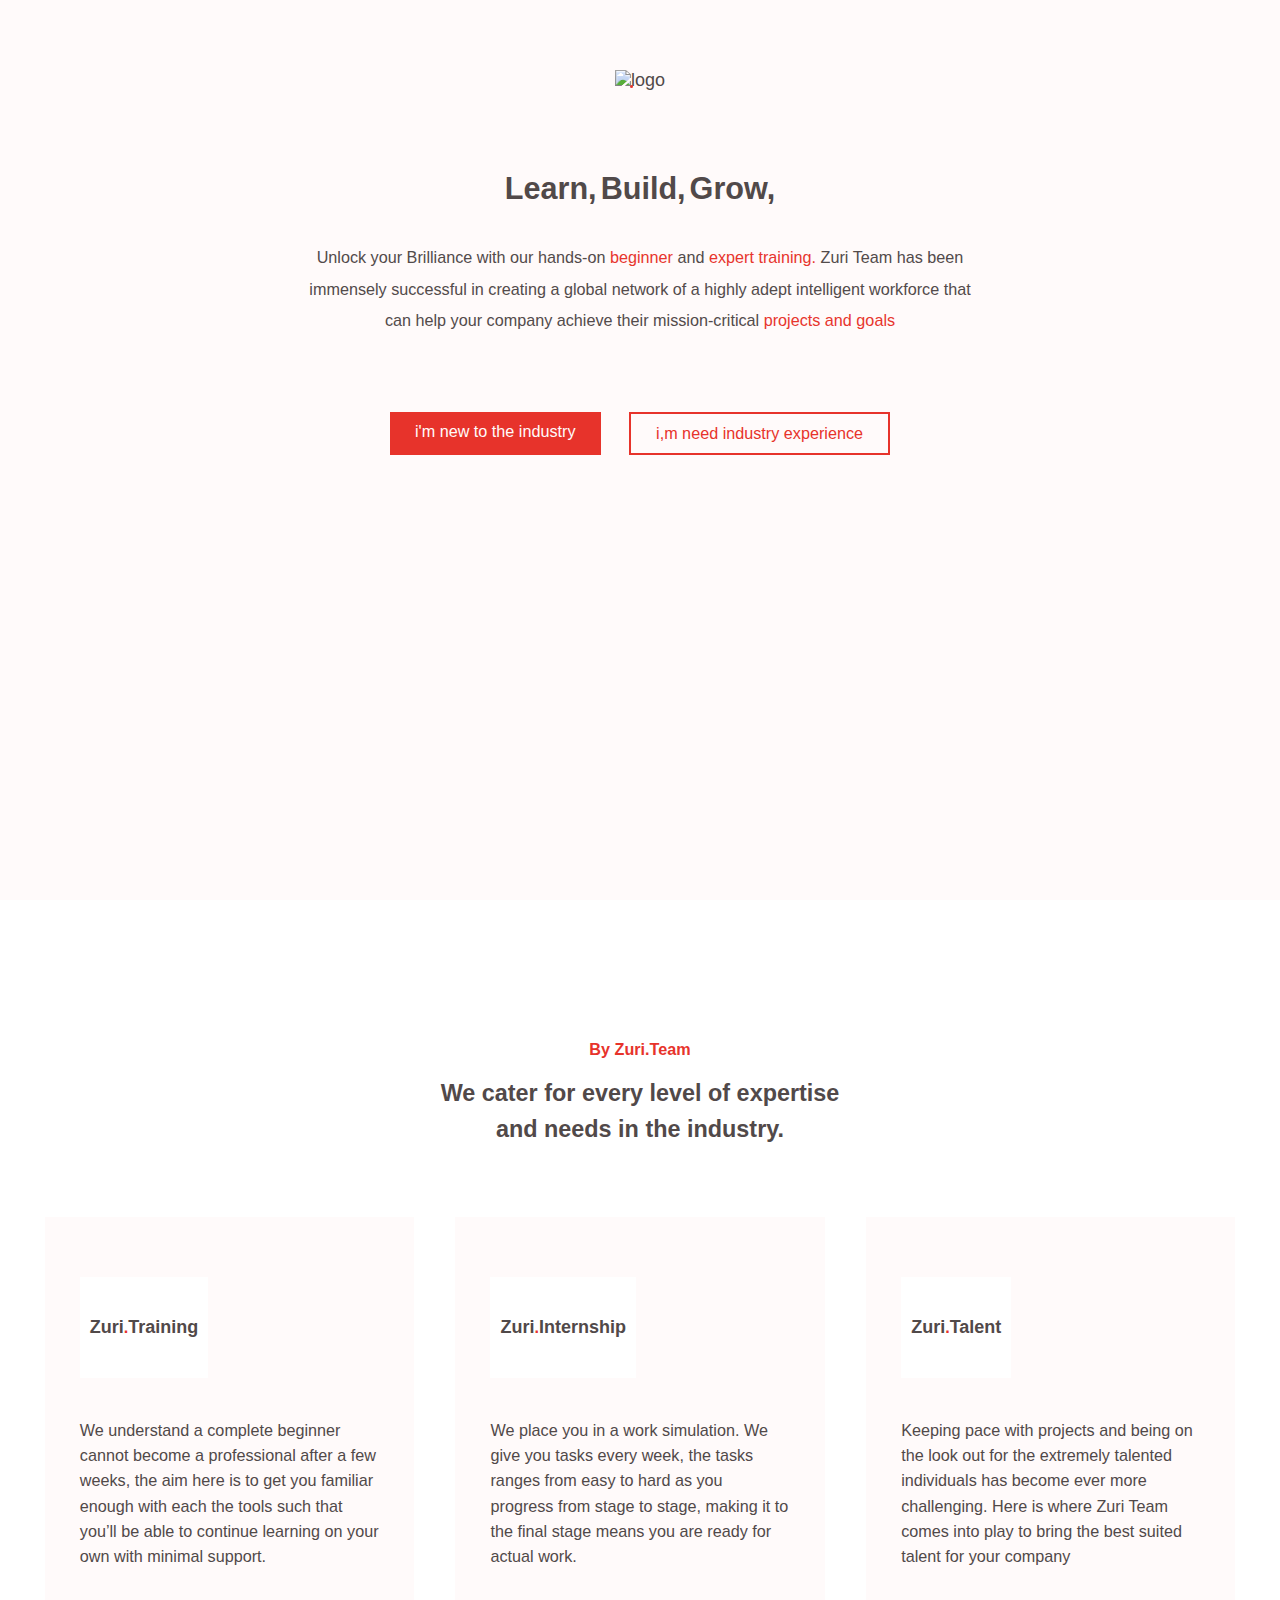
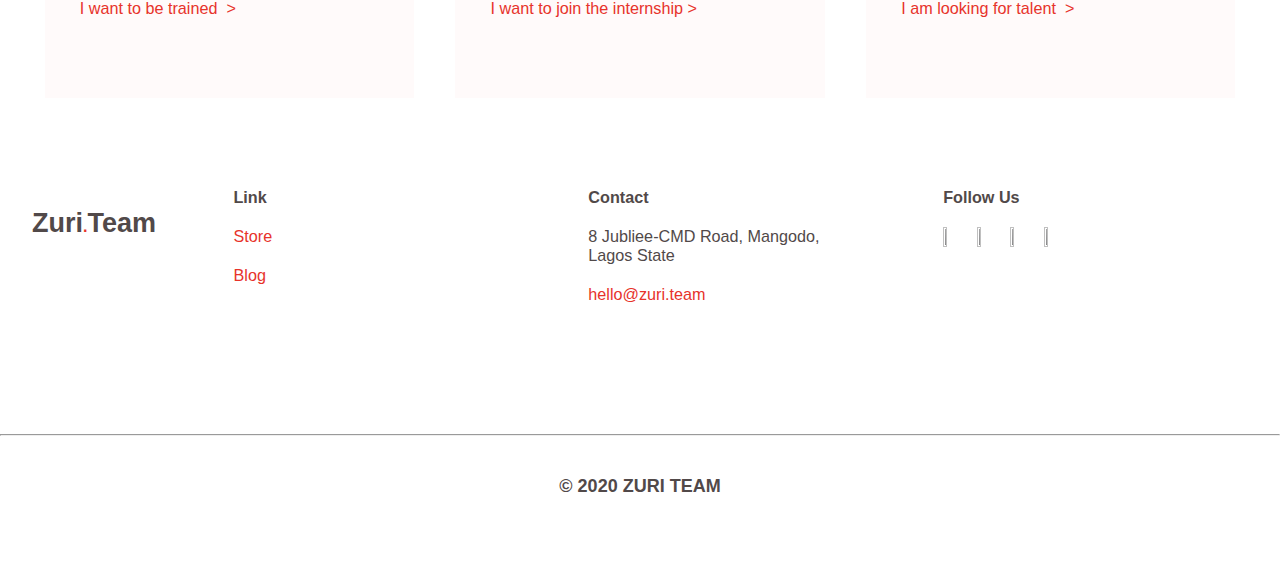
==== index.html @ 3f7fc182 "builing" ====
<!DOCTYPE html>
<html lang="en">
<head>
    <meta charset="UTF-8">
    <meta http-equiv="X-UA-Compatible" content="IE=edge">
    <meta name="viewport" content="width=device-width, initial-scale=1.0">
    <title>Document</title>
    <link rel="stylesheet" href="style.css">
</head>
<body>
    <div>
        <!-- ****** Header ****** -->
        <header >
            <div class="logo-container">
                <img class="logo" src="svg/logo.svg" alt="logo" />
                <div class="logo-dot"></div>
            </div>
            <!-- <h2 class="logo">Zuri<span>.</span>Team</h2> -->
            <div class="header-title">
                <div>Learn,</div>
                <div>Build,</div>
                <div>Grow,</div>
            </div>
            <span class="span"></span>
            <p>Unlock your Brilliance with our hands-on <span class="span">beginner</span> and <span class="span">expert training.</span>  Zuri Team has been immensely successful in creating a global network of a highly adept intelligent workforce that can help your company achieve their mission-critical <span class="span">projects and goals</span>
            </p>
            <div class="btn-container">
                <a href="/industry.html" class="btn-1 mb">
                    i'm new to the industry
                </a>
                <a href="/experience.html" class="btn-2">
                    i,m need industry experience
                </a>
            </div>
        </header>

        <!-- ****** Main ****** -->

        <main>
            <div class="main">
                <div class="span f-w">By Zuri.Team</div>
                <p>We cater for every level of
                    expertise and needs in the industry.</p>
            </div>
            <div class="card-wrapper">
                
                <div class="card-container">
                    <div class="card">
                        <h6 class="logo">Zuri<span class="span">.</span>Training</h6>
                        <p>We understand a complete beginner cannot become a professional after a few weeks, the aim here is to get you familiar enough with each the tools such that you’ll be able to continue learning on your own with minimal support.
                        </p>
                        <div class="span">I want to be trained&nbsp; > </div>
                    </div>
                </div>
                
                <div class="card-container">
                    <div class="card">
                        <h6 class="logo">Zuri<span class="span">.</span>Internship</h6>
                        <p>We place you in a work simulation. We give you tasks every week, the tasks ranges from easy to hard as you progress from stage to stage, making it to the final stage means you are ready for actual work.
                        </p>
                        <div class="span">I want to join the internship&nbsp;> </div>
                    </div>
                </div>
                
                <div class="card-container">
                    <div class="card">
                        <h6 class="logo">Zuri<span class="span">.</span>Talent</h6>
                        <p>Keeping pace with projects and being on the look out for the extremely talented individuals has become ever more challenging. Here is where Zuri Team comes into play to bring the best suited talent for your company


                        </p>
                        <div class="span">I am looking for talent &nbsp;> </div>
                    </div>
                </div>
            </div>
        </main>

        <!-- ****** Footer & Sub Footer ****** -->

        <footer>
            <div>
                <!-- ****** Footer ****** -->
                <div class="link">
                        <div>
                            <div class="logo">Zuri<span class="span">.</span>Team</div>
                        </div>
                        <ul>
                            <li class="f-w">Link</li>
                            <li class="span">Store</li>
                            <li class="span">Blog</li>
                        </ul>
                        <ul class="w-2">
                            <li class="f-w">Contact</li>
                            <li>8 Jubliee-CMD Road, Mangodo, <br/> Lagos State</li>
                            <li class="span">hello@zuri.team</li>
                        </ul>
                        <ul class="last">
                            <li class="f-w">Follow Us</li>
                            <li class="link-logo">
                                <span>
                                    <img src="svg/face.png" width="10%" height="10%" />
                                </span>
                                <span>
                                    <img src="svg/twitter.png" width="10%" height="10%"/>
                                </span>
                                <span>
                                    <img src="svg/insa.png" width="10%" height="4%"/>
                                </span>
                                <span>
                                    <img src="svg/link.png" width="10%" height="10%"/>
                                </span>
                            </li>
                        </ul>
                    </div>
                </div>
            </footer>
            <hr/>
        <!-- ******  SubFooter ****** -->
        <h2 class="footer-2">
            © 2020 ZURI TEAM
        </h2>
    </div>
</body>
</html>
---- style.css ----
*{
    margin: 0;
    padding: 0;
    font-size: 18px;
    font-family: "Segoe UI", Roboto,"Helvetica Neue",Arial,"Noto Sans",sans-serif,"Apple Color Emoji","Segoe UI Emoji","Segoe UI Symbol","Noto Color Emoji";
    box-sizing: border-box;
    text-decoration: none;
    color: #514949;
}
.span {
    color: #E7332B;
    font-size: .9rem;
}
.btn-2 {
    background-color: #FFFAFA;
    padding: 10px 25px ;
    color: #E7332B;
    font-size: .9rem;
    border: 2px solid #E7332B;
}
.btn-1 {
    padding: 10px 25px;
    font-size: .9rem;
    background-color: #E7332B;
    color: #FFFAFA;
}
.f-w{
    font-weight: 600;
}


header {
    height: 900px;
    background: #FFFAFA;
    padding-top: 70px;
    text-align: center;
    background-repeat: no-repeat;
    background-size: 50%;
    background-position: right;
    background-image: url("svg/home.svg");
}
.logo-container{
    margin: auto;
    width: 150px;
    position: relative;
}
.logo{
    width: 6.1rem;   
}
.logo-dot{
    position: absolute;
    border-radius: 50%;
    top: 15px;
    left: 65px;
   width: 3px;
   height: 3px;
   background-color: #E7332B;
}
.header-title{
    margin: 80px auto 36px auto;
    display: flex;
    justify-content: center;
}
.header-title > div{
    font-size: 1.7rem;
    font-family: Averta, sans-serif;
    margin:0 2px;
    font-weight: 700;
}
header > p{
    opacity: .99;
    width: 670px;
    margin: auto;
    font-size: .9rem;
    line-height: 1.75rem;
    font-weight: 500;
}

.btn-container {
    margin: 75px auto;
    display: flex;
    width: 500px;
    justify-content: space-between;
}
main{
    margin-top: 140px;
    display: grid;
    text-align: center;
    place-items: center;
}
.main{
    width: 33.2%;
}
.main > p{
    margin-top: 16px;
    line-height: 36px;
    font-weight: 600;
    font-size: 1.3rem;
}
.card-wrapper{
    width: 93vw;
    display: flex;
    justify-content: space-between;
    margin-top: 40px;
}
.card-container{
    margin-top: 30px;
    width: 31%;
}
.card{
    text-align: left;
    background-color: #FFFAFA;
    padding: 60px 35px 80px 35px;
}
.card > h6 {
    padding: 40px 10px;
    background-color: #fff;
    width: fit-content;
    margin-bottom: 30px;
}
.card > P {
    line-height: 1.4rem;
    width: 100%;
    margin-top: 40px;
    font-weight: 500;
    font-size: .9rem;
}
.card > div {
    margin-top: 30px;
}

footer{
    margin-top: 70px;
    margin-bottom: 10px;
    display: grid;
    place-content: center;
}
footer > div {
    width: 95vw;
    margin-bottom: 100px;
}
.link{
    flex-grow: 1;
    display: flex;
}
.link div{
    flex-grow: 2;
    font-size: 1.5rem;
    font-weight: 600;
    margin-top: 20px;
}

.link ul {
    margin-left: 30px;
    list-style-type: none;
    flex-grow: 1;
    flex-basis: 25%;
}
.link ul li {
    font-size: .9rem;
    margin: 20px ;
}
.link-logo{
    background-color: transparent;
}
.footer-2{
    margin-top: 40px;
    margin-bottom: 90px;
    text-align: center;
}


/******* MEDIA QUERIES*******/

/******* RESPONSIVENESS ON 1200, 900, 769, 375 PIXELS *******/

@media screen and (max-width: 1000px) {
    header > p{
        width: 600px;
    }
    .btn-container {
        width: 500px;
    }
    .card-wrapper{
        width: 95%;
        flex-wrap: wrap;
    }
    .card-container{
        width: 100%;
    }
    .footer-1 > .logo{
        flex-basis: 35%;
    }
    .footer-1 > .link{
        flex-basis: 65%;
    }
    .link ul li{
        font-size: .85rem;
    }.main{
        width: 40%;
    }
}

@media screen and (max-width: 769px) {
    header > p{
        width: 450px;
    }
    .card-wrapper{
        width: 95%;
    }
    .main > p{
        line-height: 1.5rem;
        font-size: 1.1rem;
    }
    .main{
        width: 45%;
    }
    footer{
        margin-bottom: 0px;
    }
    footer > div {
        width: 95vw;
    }
    .btn-container{
        width: 65vw;
    }
    .link{
        flex-direction: column;
        align-items: center;
        justify-content: flex-end;
    }
    .link ul {
        margin-left: 30px;
    }
    .link ul li {
        font-size: .9rem;
        margin: 15px ;
        text-align: center;
    }
    .footer-2{
        margin-top: 30px;
        margin-bottom: 20px;
    }
    
}

@media screen and (max-width: 475px) {
    header > p{
        margin: 0 auto;
        width: 80%;
    } 
    .btn-container {
        width: 50%;
        flex-wrap: wrap;
        justify-content: center;
    }
    .mb{
        margin-bottom: 20px;
    }
    .main{
        width: 85%;
    }

}
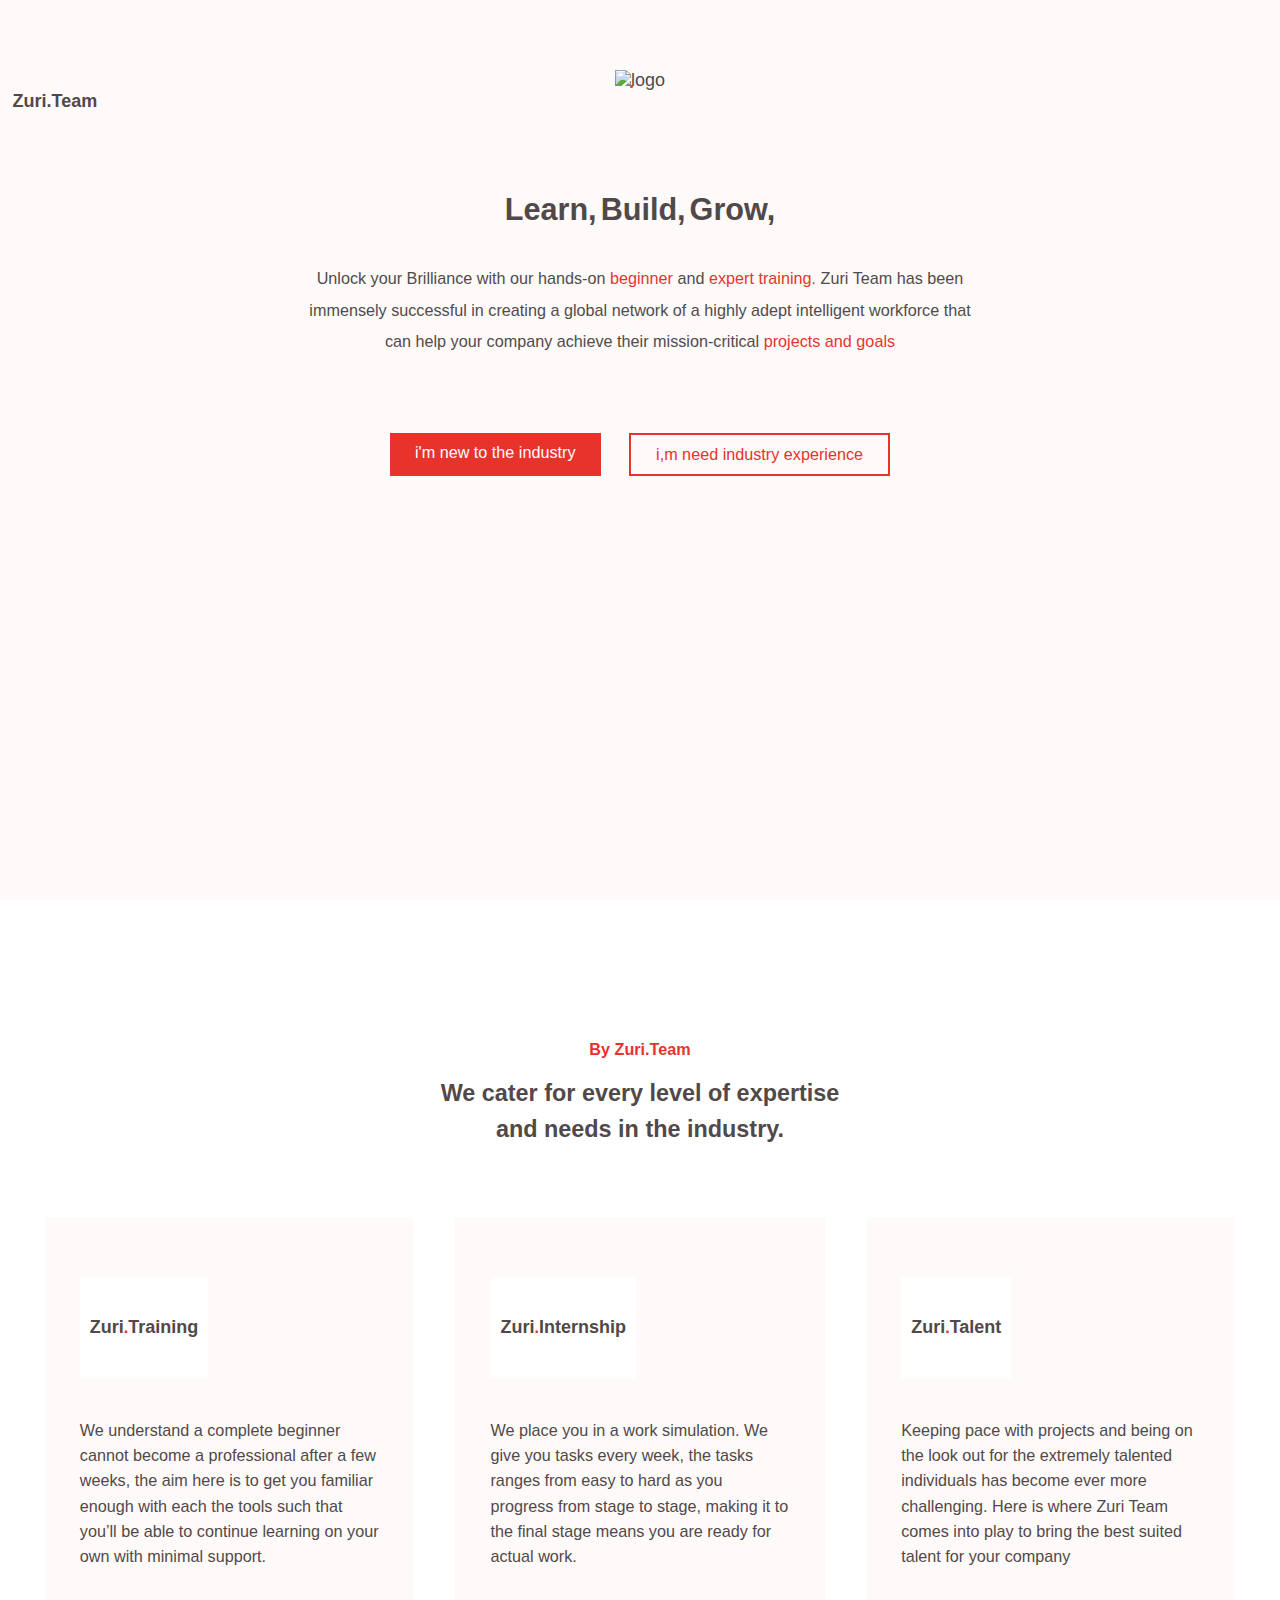
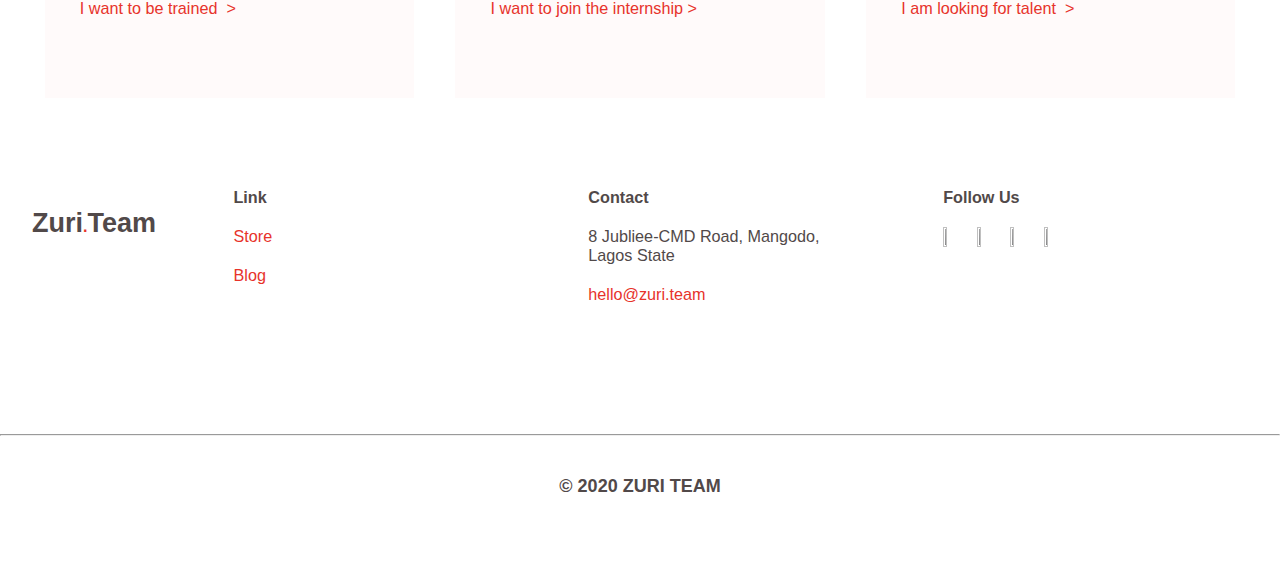
==== commit bff4602c: "first commit" ====
--- a/index.html
+++ b/index.html
@@ -15,7 +15,7 @@
                 <img class="logo" src="svg/logo.svg" alt="logo" />
                 <div class="logo-dot"></div>
             </div>
-            <!-- <h2 class="logo">Zuri<span>.</span>Team</h2> -->
+            <h2 class="logo">Zuri<span>.</span>Team</h2>
             <div class="header-title">
                 <div>Learn,</div>
                 <div>Build,</div>
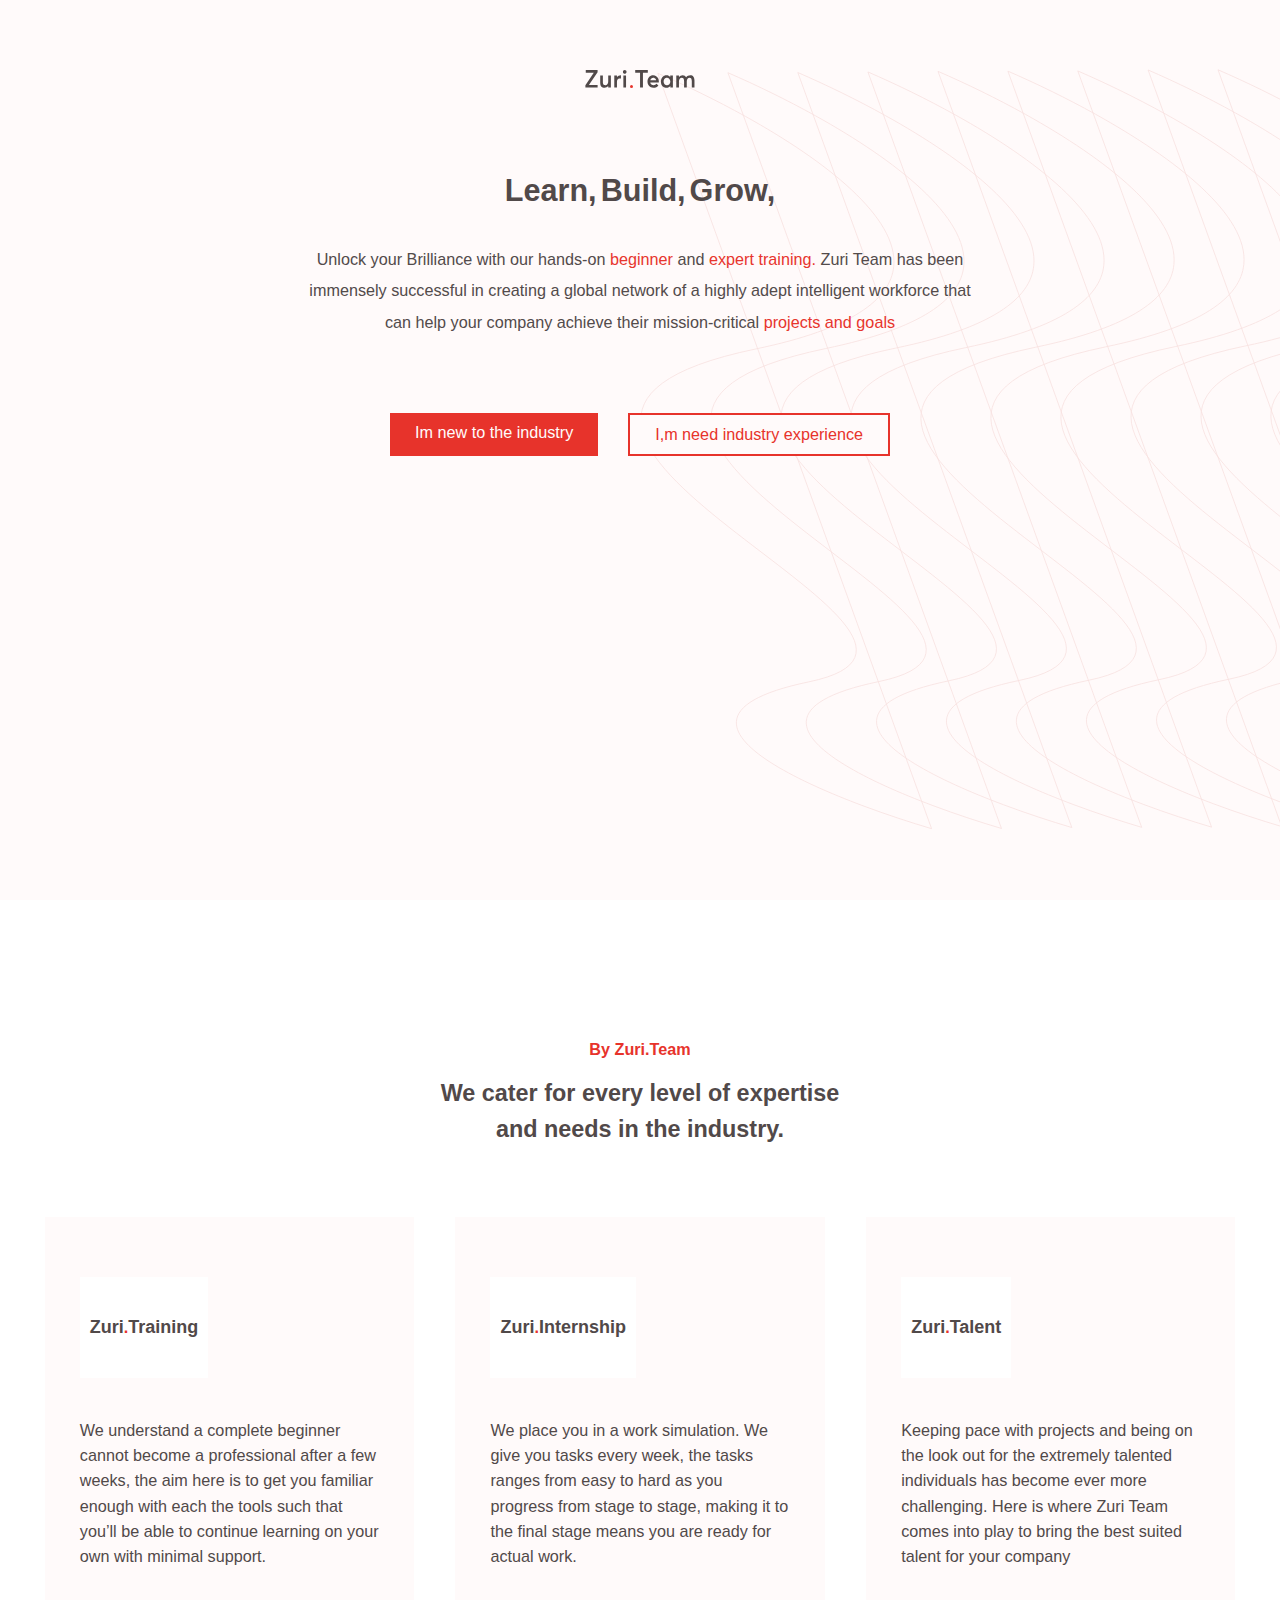
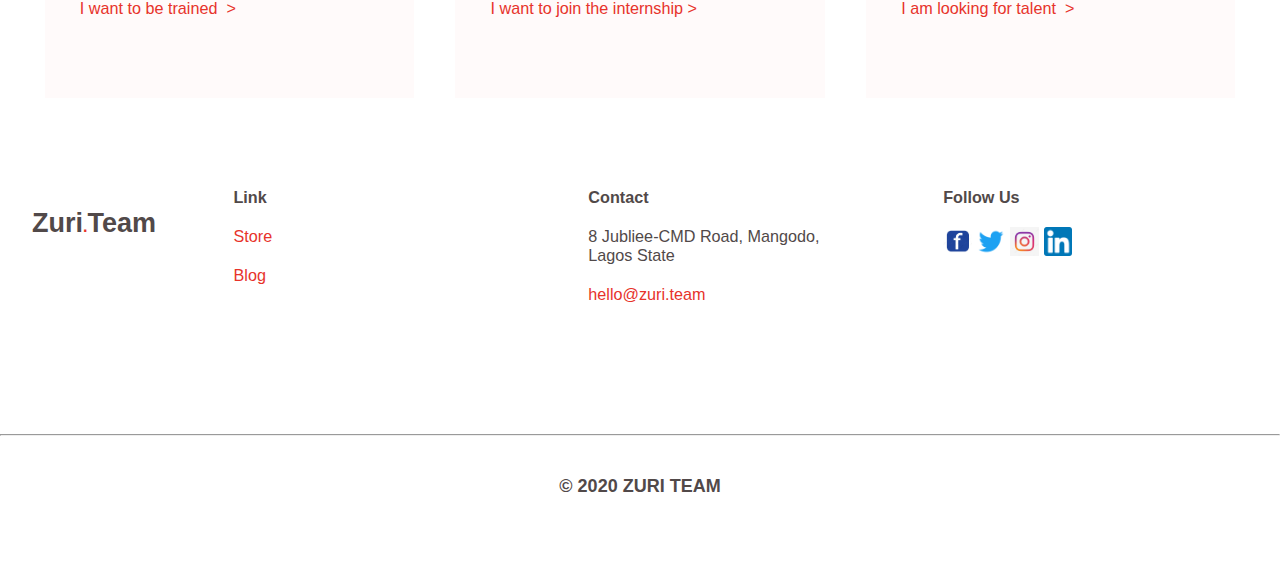
==== commit 69c9511c: "pages" ====
--- a/index.html
+++ b/index.html
@@ -4,7 +4,7 @@
     <meta charset="UTF-8">
     <meta http-equiv="X-UA-Compatible" content="IE=edge">
     <meta name="viewport" content="width=device-width, initial-scale=1.0">
-    <title>Document</title>
+    <title>Zuri</title>
     <link rel="stylesheet" href="style.css">
 </head>
 <body>
@@ -15,7 +15,6 @@
                 <img class="logo" src="svg/logo.svg" alt="logo" />
                 <div class="logo-dot"></div>
             </div>
-            <h2 class="logo">Zuri<span>.</span>Team</h2>
             <div class="header-title">
                 <div>Learn,</div>
                 <div>Build,</div>
@@ -26,10 +25,10 @@
             </p>
             <div class="btn-container">
                 <a href="/industry.html" class="btn-1 mb">
-                    i'm new to the industry
+                    Im new to the industry
                 </a>
                 <a href="/experience.html" class="btn-2">
-                    i,m need industry experience
+                    I,m need industry experience
                 </a>
             </div>
         </header>
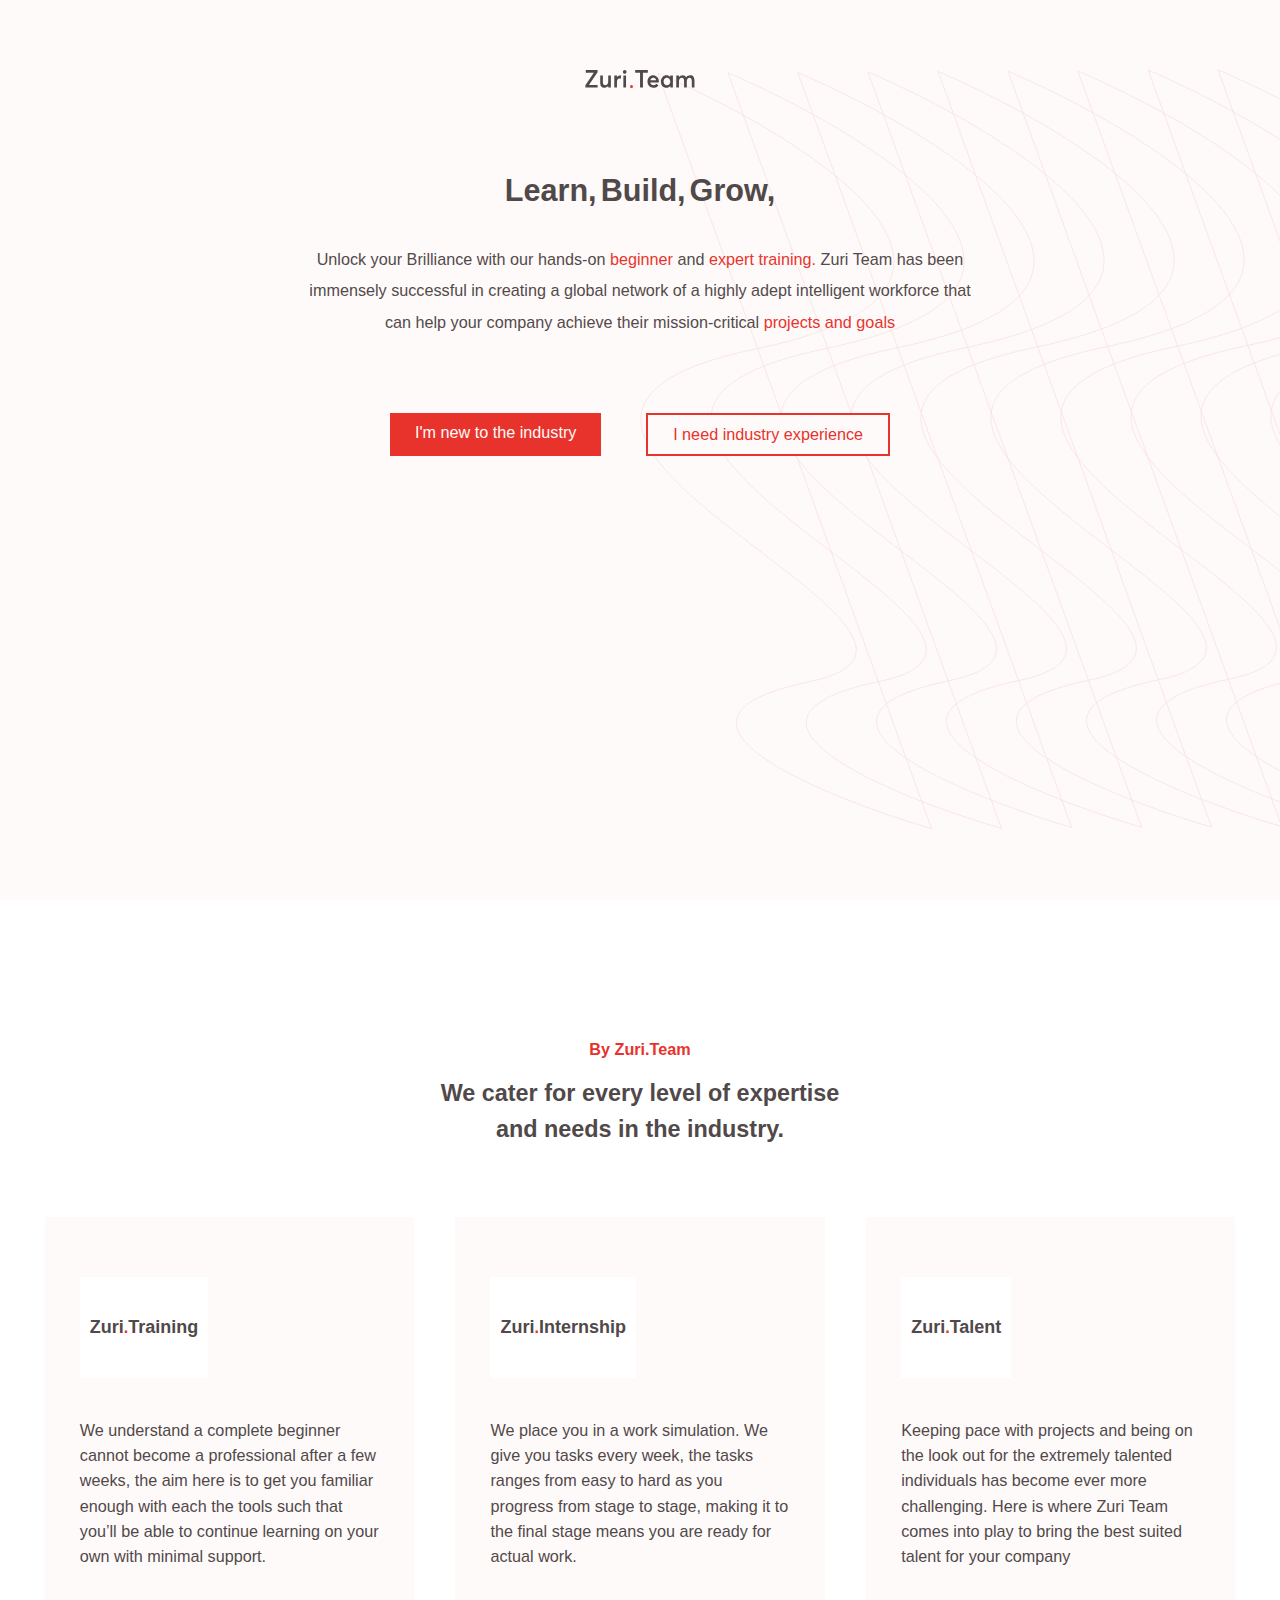
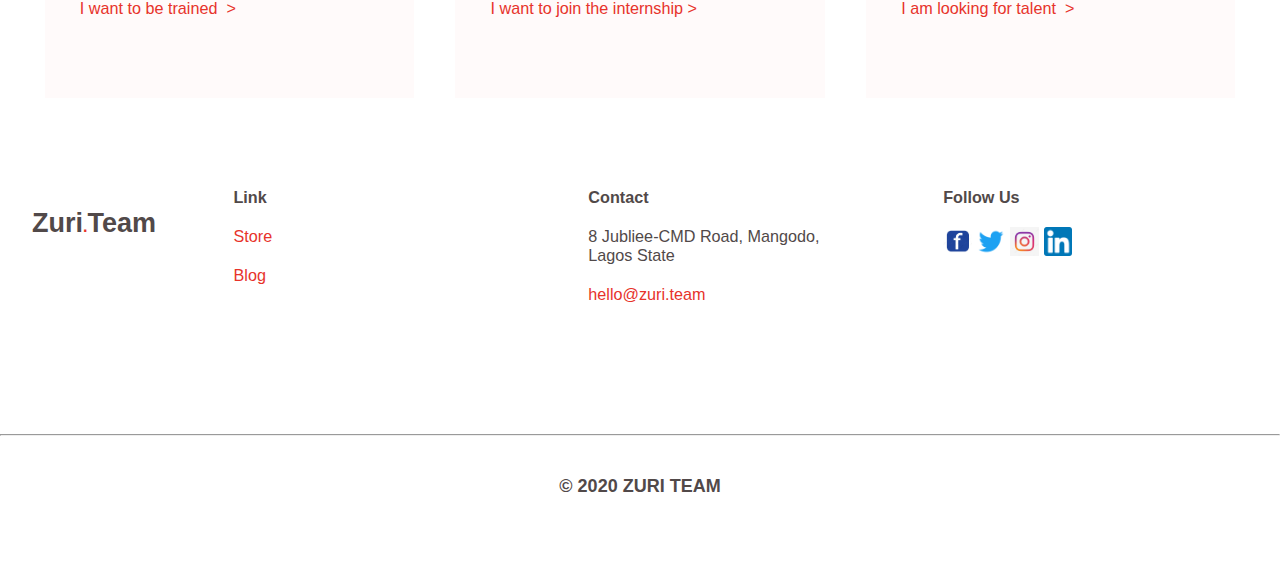
==== commit 86b3e657: "re arranging" ====
--- a/index.html
+++ b/index.html
@@ -9,7 +9,9 @@
 </head>
 <body>
     <div>
+
         <!-- ****** Header ****** -->
+
         <header >
             <div class="logo-container">
                 <img class="logo" src="svg/logo.svg" alt="logo" />
@@ -24,11 +26,11 @@
             <p>Unlock your Brilliance with our hands-on <span class="span">beginner</span> and <span class="span">expert training.</span>  Zuri Team has been immensely successful in creating a global network of a highly adept intelligent workforce that can help your company achieve their mission-critical <span class="span">projects and goals</span>
             </p>
             <div class="btn-container">
-                <a href="/industry.html" class="btn-1 mb">
-                    Im new to the industry
+                <a href="industry.html" class="btn-1 mb">
+                    I'm new to the industry
                 </a>
-                <a href="/experience.html" class="btn-2">
-                    I,m need industry experience
+                <a href="experience.html" class="btn-2">
+                    I need industry experience
                 </a>
             </div>
         </header>
@@ -78,7 +80,9 @@
 
         <footer>
             <div>
+
                 <!-- ****** Footer ****** -->
+                
                 <div class="link">
                         <div>
                             <div class="logo">Zuri<span class="span">.</span>Team</div>
@@ -114,7 +118,9 @@
                 </div>
             </footer>
             <hr/>
+
         <!-- ******  SubFooter ****** -->
+
         <h2 class="footer-2">
             © 2020 ZURI TEAM
         </h2>
--- a/style.css
+++ b/style.css
@@ -1,3 +1,6 @@
+html{
+    scroll-behavior: smooth;
+}
 *{
     margin: 0;
     padding: 0;
@@ -250,7 +253,7 @@
         width: 80%;
     } 
     .btn-container {
-        width: 50%;
+        width: 80%;
         flex-wrap: wrap;
         justify-content: center;
     }
